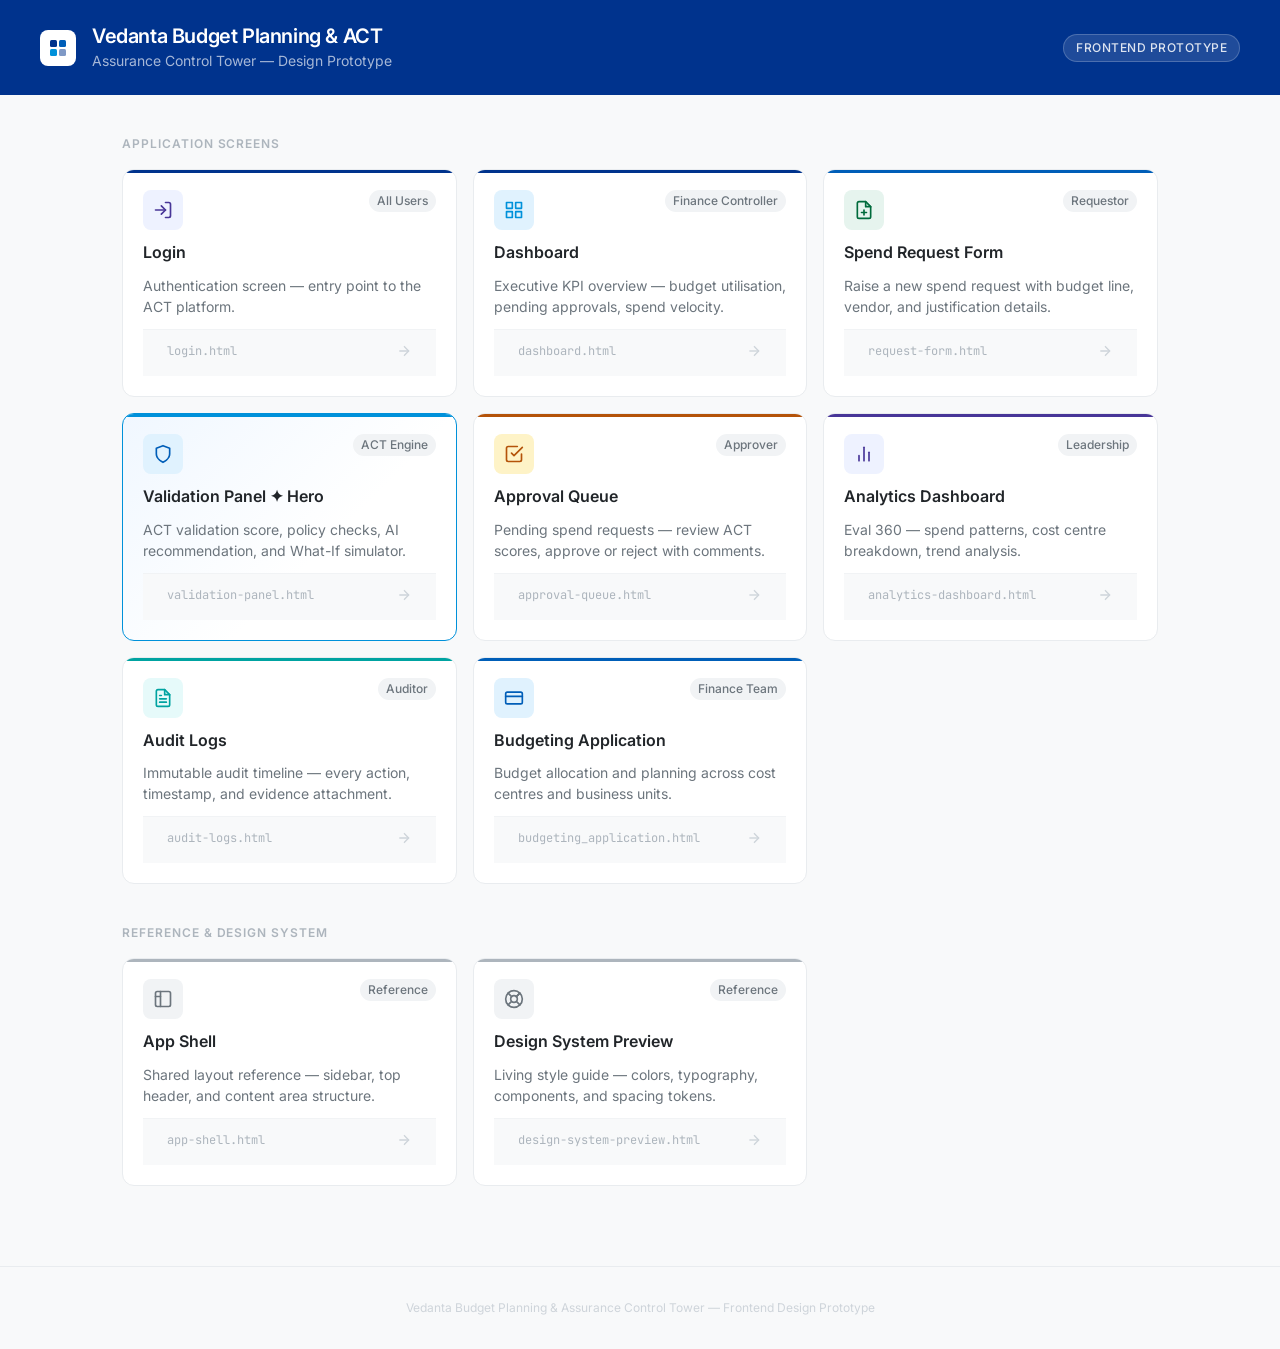
==== index.html @ 99ab1dba "Added vercel changes" ====
<!DOCTYPE html>
<html lang="en">
<head>
  <meta charset="UTF-8" />
  <meta name="viewport" content="width=device-width, initial-scale=1.0" />
  <title>Vedanta Budget Planning & ACT — Screen Index</title>
  <link rel="preconnect" href="https://fonts.googleapis.com" />
  <link rel="preconnect" href="https://fonts.gstatic.com" crossorigin />
  <link href="https://fonts.googleapis.com/css2?family=Inter:wght@300;400;500;600;700&family=JetBrains+Mono:wght@400;500&display=swap" rel="stylesheet" />
  <link rel="stylesheet" href="assets/css/design-system.css" />
  <style>
    *, *::before, *::after { box-sizing: border-box; margin: 0; padding: 0; }

    body {
      font-family: var(--font-primary);
      background: var(--color-gray-50);
      color: var(--color-gray-900);
      min-height: 100vh;
    }

    /* ── Header ── */
    .site-header {
      background: var(--color-kpmg-blue);
      padding: var(--space-6) var(--space-10);
      display: flex;
      align-items: center;
      gap: var(--space-4);
    }

    .header-logo {
      width: 36px;
      height: 36px;
      background: var(--color-white);
      border-radius: var(--radius-md);
      display: flex;
      align-items: center;
      justify-content: center;
      flex-shrink: 0;
    }

    .header-logo svg { display: block; }

    .header-text h1 {
      font-size: var(--text-xl);
      font-weight: var(--font-semibold);
      color: var(--color-white);
      line-height: 1.2;
    }

    .header-text p {
      font-size: var(--text-sm);
      color: rgba(255,255,255,0.65);
      margin-top: 2px;
    }

    .header-badge {
      margin-left: auto;
      background: rgba(255,255,255,0.12);
      border: 1px solid rgba(255,255,255,0.2);
      color: rgba(255,255,255,0.85);
      font-size: var(--text-xs);
      font-weight: var(--font-medium);
      padding: var(--space-1) var(--space-3);
      border-radius: var(--radius-full);
      letter-spacing: 0.04em;
      text-transform: uppercase;
    }

    /* ── Main content ── */
    .main {
      max-width: 1100px;
      margin: 0 auto;
      padding: var(--space-10) var(--space-8);
    }

    .section-label {
      font-size: var(--text-xs);
      font-weight: var(--font-semibold);
      letter-spacing: 0.08em;
      text-transform: uppercase;
      color: var(--color-gray-500);
      margin-bottom: var(--space-4);
    }

    /* ── Screen grid ── */
    .screen-grid {
      display: grid;
      grid-template-columns: repeat(auto-fill, minmax(300px, 1fr));
      gap: var(--space-4);
      margin-bottom: var(--space-10);
    }

    .screen-card {
      background: var(--color-white);
      border: 1px solid var(--color-gray-200);
      border-radius: var(--radius-lg);
      padding: var(--space-5);
      text-decoration: none;
      color: inherit;
      display: flex;
      flex-direction: column;
      gap: var(--space-3);
      transition: box-shadow 0.15s ease, transform 0.15s ease, border-color 0.15s ease;
      position: relative;
      overflow: hidden;
    }

    .screen-card::before {
      content: '';
      position: absolute;
      top: 0; left: 0; right: 0;
      height: 3px;
      border-radius: var(--radius-lg) var(--radius-lg) 0 0;
      background: var(--card-accent, var(--color-kpmg-blue));
    }

    .screen-card:hover {
      box-shadow: var(--shadow-md);
      transform: translateY(-2px);
      border-color: var(--color-gray-300);
    }

    .card-top {
      display: flex;
      align-items: flex-start;
      justify-content: space-between;
      gap: var(--space-3);
    }

    .card-icon {
      width: 40px;
      height: 40px;
      border-radius: var(--radius-md);
      background: var(--icon-bg, var(--color-info-bg));
      display: flex;
      align-items: center;
      justify-content: center;
      flex-shrink: 0;
    }

    .card-icon svg { color: var(--icon-color, var(--color-light-blue)); }

    .card-persona {
      font-size: var(--text-xs);
      font-weight: var(--font-medium);
      padding: 2px var(--space-2);
      border-radius: var(--radius-full);
      background: var(--color-gray-100);
      color: var(--color-gray-600);
      white-space: nowrap;
    }

    .card-title {
      font-size: var(--text-base);
      font-weight: var(--font-semibold);
      color: var(--color-gray-900);
      line-height: 1.3;
    }

    .card-desc {
      font-size: var(--text-sm);
      color: var(--color-gray-600);
      line-height: 1.5;
    }

    .card-footer {
      margin-top: auto;
      padding-top: var(--space-3);
      border-top: 1px solid var(--color-gray-100);
      display: flex;
      align-items: center;
      justify-content: space-between;
    }

    .card-filename {
      font-family: var(--font-mono);
      font-size: var(--text-xs);
      color: var(--color-gray-500);
    }

    .card-arrow {
      color: var(--color-gray-400);
      transition: color 0.15s, transform 0.15s;
    }

    .screen-card:hover .card-arrow {
      color: var(--color-medium-blue);
      transform: translateX(3px);
    }

    /* Hero card */
    .screen-card.hero {
      border-color: var(--color-light-blue);
      background: linear-gradient(135deg, #f0f7ff 0%, var(--color-white) 60%);
    }

    /* ── Footer ── */
    .site-footer {
      text-align: center;
      padding: var(--space-8);
      font-size: var(--text-xs);
      color: var(--color-gray-400);
      border-top: 1px solid var(--color-gray-200);
    }
  </style>
</head>
<body>

  <header class="site-header">
    <div class="header-logo">
      <svg width="20" height="20" viewBox="0 0 20 20" fill="none" xmlns="http://www.w3.org/2000/svg">
        <rect x="2" y="2" width="7" height="7" rx="1.5" fill="#00338D"/>
        <rect x="11" y="2" width="7" height="7" rx="1.5" fill="#005EB8"/>
        <rect x="2" y="11" width="7" height="7" rx="1.5" fill="#0091DA"/>
        <rect x="11" y="11" width="7" height="7" rx="1.5" fill="#00338D" opacity="0.5"/>
      </svg>
    </div>
    <div class="header-text">
      <h1>Vedanta Budget Planning &amp; ACT</h1>
      <p>Assurance Control Tower — Design Prototype</p>
    </div>
    <span class="header-badge">Frontend Prototype</span>
  </header>

  <main class="main">

    <!-- Primary Screens -->
    <p class="section-label">Application Screens</p>
    <div class="screen-grid">

      <a href="screens/login.html" class="screen-card" style="--card-accent:#00338D; --icon-bg:#EEF2FF; --icon-color:#483698;">
        <div class="card-top">
          <div class="card-icon">
            <svg width="20" height="20" viewBox="0 0 24 24" fill="none" stroke="currentColor" stroke-width="2" stroke-linecap="round" stroke-linejoin="round">
              <path d="M15 3h4a2 2 0 0 1 2 2v14a2 2 0 0 1-2 2h-4"/><polyline points="10 17 15 12 10 7"/><line x1="15" y1="12" x2="3" y2="12"/>
            </svg>
          </div>
          <span class="card-persona">All Users</span>
        </div>
        <div class="card-title">Login</div>
        <div class="card-desc">Authentication screen — entry point to the ACT platform.</div>
        <div class="card-footer">
          <span class="card-filename">login.html</span>
          <svg class="card-arrow" width="16" height="16" viewBox="0 0 24 24" fill="none" stroke="currentColor" stroke-width="2"><line x1="5" y1="12" x2="19" y2="12"/><polyline points="12 5 19 12 12 19"/></svg>
        </div>
      </a>

      <a href="screens/dashboard.html" class="screen-card" style="--card-accent:#00338D; --icon-bg:#E0F2FE; --icon-color:#0091DA;">
        <div class="card-top">
          <div class="card-icon">
            <svg width="20" height="20" viewBox="0 0 24 24" fill="none" stroke="currentColor" stroke-width="2" stroke-linecap="round" stroke-linejoin="round">
              <rect x="3" y="3" width="7" height="7"/><rect x="14" y="3" width="7" height="7"/><rect x="14" y="14" width="7" height="7"/><rect x="3" y="14" width="7" height="7"/>
            </svg>
          </div>
          <span class="card-persona">Finance Controller</span>
        </div>
        <div class="card-title">Dashboard</div>
        <div class="card-desc">Executive KPI overview — budget utilisation, pending approvals, spend velocity.</div>
        <div class="card-footer">
          <span class="card-filename">dashboard.html</span>
          <svg class="card-arrow" width="16" height="16" viewBox="0 0 24 24" fill="none" stroke="currentColor" stroke-width="2"><line x1="5" y1="12" x2="19" y2="12"/><polyline points="12 5 19 12 12 19"/></svg>
        </div>
      </a>

      <a href="screens/request-form.html" class="screen-card" style="--card-accent:#005EB8; --icon-bg:#E6F4EE; --icon-color:#006B3C;">
        <div class="card-top">
          <div class="card-icon">
            <svg width="20" height="20" viewBox="0 0 24 24" fill="none" stroke="currentColor" stroke-width="2" stroke-linecap="round" stroke-linejoin="round">
              <path d="M14 2H6a2 2 0 0 0-2 2v16a2 2 0 0 0 2 2h12a2 2 0 0 0 2-2V8z"/><polyline points="14 2 14 8 20 8"/><line x1="12" y1="18" x2="12" y2="12"/><line x1="9" y1="15" x2="15" y2="15"/>
            </svg>
          </div>
          <span class="card-persona">Requestor</span>
        </div>
        <div class="card-title">Spend Request Form</div>
        <div class="card-desc">Raise a new spend request with budget line, vendor, and justification details.</div>
        <div class="card-footer">
          <span class="card-filename">request-form.html</span>
          <svg class="card-arrow" width="16" height="16" viewBox="0 0 24 24" fill="none" stroke="currentColor" stroke-width="2"><line x1="5" y1="12" x2="19" y2="12"/><polyline points="12 5 19 12 12 19"/></svg>
        </div>
      </a>

      <a href="screens/validation-panel.html" class="screen-card hero" style="--card-accent:#0091DA; --icon-bg:#E0F2FE; --icon-color:#005EB8;">
        <div class="card-top">
          <div class="card-icon">
            <svg width="20" height="20" viewBox="0 0 24 24" fill="none" stroke="currentColor" stroke-width="2" stroke-linecap="round" stroke-linejoin="round">
              <path d="M12 22s8-4 8-10V5l-8-3-8 3v7c0 6 8 10 8 10z"/>
            </svg>
          </div>
          <span class="card-persona">ACT Engine</span>
        </div>
        <div class="card-title">Validation Panel ✦ Hero</div>
        <div class="card-desc">ACT validation score, policy checks, AI recommendation, and What-If simulator.</div>
        <div class="card-footer">
          <span class="card-filename">validation-panel.html</span>
          <svg class="card-arrow" width="16" height="16" viewBox="0 0 24 24" fill="none" stroke="currentColor" stroke-width="2"><line x1="5" y1="12" x2="19" y2="12"/><polyline points="12 5 19 12 12 19"/></svg>
        </div>
      </a>

      <a href="screens/approval-queue.html" class="screen-card" style="--card-accent:#B45309; --icon-bg:#FEF3C7; --icon-color:#B45309;">
        <div class="card-top">
          <div class="card-icon">
            <svg width="20" height="20" viewBox="0 0 24 24" fill="none" stroke="currentColor" stroke-width="2" stroke-linecap="round" stroke-linejoin="round">
              <polyline points="9 11 12 14 22 4"/><path d="M21 12v7a2 2 0 0 1-2 2H5a2 2 0 0 1-2-2V5a2 2 0 0 1 2-2h11"/>
            </svg>
          </div>
          <span class="card-persona">Approver</span>
        </div>
        <div class="card-title">Approval Queue</div>
        <div class="card-desc">Pending spend requests — review ACT scores, approve or reject with comments.</div>
        <div class="card-footer">
          <span class="card-filename">approval-queue.html</span>
          <svg class="card-arrow" width="16" height="16" viewBox="0 0 24 24" fill="none" stroke="currentColor" stroke-width="2"><line x1="5" y1="12" x2="19" y2="12"/><polyline points="12 5 19 12 12 19"/></svg>
        </div>
      </a>

      <a href="screens/analytics-dashboard.html" class="screen-card" style="--card-accent:#483698; --icon-bg:#EEF2FF; --icon-color:#483698;">
        <div class="card-top">
          <div class="card-icon">
            <svg width="20" height="20" viewBox="0 0 24 24" fill="none" stroke="currentColor" stroke-width="2" stroke-linecap="round" stroke-linejoin="round">
              <line x1="18" y1="20" x2="18" y2="10"/><line x1="12" y1="20" x2="12" y2="4"/><line x1="6" y1="20" x2="6" y2="14"/>
            </svg>
          </div>
          <span class="card-persona">Leadership</span>
        </div>
        <div class="card-title">Analytics Dashboard</div>
        <div class="card-desc">Eval 360 — spend patterns, cost centre breakdown, trend analysis.</div>
        <div class="card-footer">
          <span class="card-filename">analytics-dashboard.html</span>
          <svg class="card-arrow" width="16" height="16" viewBox="0 0 24 24" fill="none" stroke="currentColor" stroke-width="2"><line x1="5" y1="12" x2="19" y2="12"/><polyline points="12 5 19 12 12 19"/></svg>
        </div>
      </a>

      <a href="screens/audit-logs.html" class="screen-card" style="--card-accent:#00A3A1; --icon-bg:#E6FAFA; --icon-color:#00A3A1;">
        <div class="card-top">
          <div class="card-icon">
            <svg width="20" height="20" viewBox="0 0 24 24" fill="none" stroke="currentColor" stroke-width="2" stroke-linecap="round" stroke-linejoin="round">
              <path d="M14 2H6a2 2 0 0 0-2 2v16a2 2 0 0 0 2 2h12a2 2 0 0 0 2-2V8z"/><polyline points="14 2 14 8 20 8"/><line x1="16" y1="13" x2="8" y2="13"/><line x1="16" y1="17" x2="8" y2="17"/><polyline points="10 9 9 9 8 9"/>
            </svg>
          </div>
          <span class="card-persona">Auditor</span>
        </div>
        <div class="card-title">Audit Logs</div>
        <div class="card-desc">Immutable audit timeline — every action, timestamp, and evidence attachment.</div>
        <div class="card-footer">
          <span class="card-filename">audit-logs.html</span>
          <svg class="card-arrow" width="16" height="16" viewBox="0 0 24 24" fill="none" stroke="currentColor" stroke-width="2"><line x1="5" y1="12" x2="19" y2="12"/><polyline points="12 5 19 12 12 19"/></svg>
        </div>
      </a>

      <a href="screens/budgeting_application.html" class="screen-card" style="--card-accent:#005EB8; --icon-bg:#E0F2FE; --icon-color:#005EB8;">
        <div class="card-top">
          <div class="card-icon">
            <svg width="20" height="20" viewBox="0 0 24 24" fill="none" stroke="currentColor" stroke-width="2" stroke-linecap="round" stroke-linejoin="round">
              <rect x="2" y="5" width="20" height="14" rx="2"/><line x1="2" y1="10" x2="22" y2="10"/>
            </svg>
          </div>
          <span class="card-persona">Finance Team</span>
        </div>
        <div class="card-title">Budgeting Application</div>
        <div class="card-desc">Budget allocation and planning across cost centres and business units.</div>
        <div class="card-footer">
          <span class="card-filename">budgeting_application.html</span>
          <svg class="card-arrow" width="16" height="16" viewBox="0 0 24 24" fill="none" stroke="currentColor" stroke-width="2"><line x1="5" y1="12" x2="19" y2="12"/><polyline points="12 5 19 12 12 19"/></svg>
        </div>
      </a>

    </div>

    <!-- Reference Screens -->
    <p class="section-label">Reference &amp; Design System</p>
    <div class="screen-grid">

      <a href="screens/app-shell.html" class="screen-card" style="--card-accent:#ADB5BD; --icon-bg:#F1F3F5; --icon-color:#6C757D;">
        <div class="card-top">
          <div class="card-icon">
            <svg width="20" height="20" viewBox="0 0 24 24" fill="none" stroke="currentColor" stroke-width="2" stroke-linecap="round" stroke-linejoin="round">
              <rect x="3" y="3" width="18" height="18" rx="2"/><line x1="9" y1="3" x2="9" y2="21"/><line x1="3" y1="9" x2="9" y2="9"/>
            </svg>
          </div>
          <span class="card-persona">Reference</span>
        </div>
        <div class="card-title">App Shell</div>
        <div class="card-desc">Shared layout reference — sidebar, top header, and content area structure.</div>
        <div class="card-footer">
          <span class="card-filename">app-shell.html</span>
          <svg class="card-arrow" width="16" height="16" viewBox="0 0 24 24" fill="none" stroke="currentColor" stroke-width="2"><line x1="5" y1="12" x2="19" y2="12"/><polyline points="12 5 19 12 12 19"/></svg>
        </div>
      </a>

      <a href="screens/design-system-preview.html" class="screen-card" style="--card-accent:#ADB5BD; --icon-bg:#F1F3F5; --icon-color:#6C757D;">
        <div class="card-top">
          <div class="card-icon">
            <svg width="20" height="20" viewBox="0 0 24 24" fill="none" stroke="currentColor" stroke-width="2" stroke-linecap="round" stroke-linejoin="round">
              <circle cx="12" cy="12" r="10"/><circle cx="12" cy="12" r="4"/><line x1="4.93" y1="4.93" x2="9.17" y2="9.17"/><line x1="14.83" y1="14.83" x2="19.07" y2="19.07"/><line x1="14.83" y1="9.17" x2="19.07" y2="4.93"/><line x1="14.83" y1="9.17" x2="18.36" y2="5.64"/><line x1="4.93" y1="19.07" x2="9.17" y2="14.83"/>
            </svg>
          </div>
          <span class="card-persona">Reference</span>
        </div>
        <div class="card-title">Design System Preview</div>
        <div class="card-desc">Living style guide — colors, typography, components, and spacing tokens.</div>
        <div class="card-footer">
          <span class="card-filename">design-system-preview.html</span>
          <svg class="card-arrow" width="16" height="16" viewBox="0 0 24 24" fill="none" stroke="currentColor" stroke-width="2"><line x1="5" y1="12" x2="19" y2="12"/><polyline points="12 5 19 12 12 19"/></svg>
        </div>
      </a>

    </div>

  </main>

  <footer class="site-footer">
    Vedanta Budget Planning &amp; Assurance Control Tower &mdash; Frontend Design Prototype
  </footer>

</body>
</html>
---- assets/css/design-system.css ----
/* ============================================================
   VEDANTA BUDGET PLANNING & ACT — Design System
   KPMG Brand Guidelines Compliant
   ============================================================ */

/* ── Custom Properties ── */
:root {
  /* Brand Colors */
  --color-kpmg-blue:       #00338D;
  --color-medium-blue:     #005EB8;
  --color-light-blue:      #0091DA;
  --color-violet:          #483698;
  --color-purple:          #470A68;
  --color-light-purple:    #6D2077;
  --color-teal:            #00A3A1;

  /* Semantic Status Colors */
  --color-success:         #006B3C;
  --color-success-bg:      #E6F4EE;
  --color-success-border:  #00A651;
  --color-warning:         #B45309;
  --color-warning-bg:      #FEF3C7;
  --color-warning-border:  #F59E0B;
  --color-danger:          #C0122C;
  --color-danger-bg:       #FEE2E2;
  --color-danger-border:   #EF4444;
  --color-info:            #0091DA;
  --color-info-bg:         #E0F2FE;
  --color-info-border:     #38BDF8;

  /* Neutral Palette */
  --color-white:           #FFFFFF;
  --color-gray-50:         #F8F9FA;
  --color-gray-100:        #F1F3F5;
  --color-gray-200:        #E9ECEF;
  --color-gray-300:        #DEE2E6;
  --color-gray-400:        #CED4DA;
  --color-gray-500:        #ADB5BD;
  --color-gray-600:        #6C757D;
  --color-gray-700:        #495057;
  --color-gray-800:        #343A40;
  --color-gray-900:        #212529;

  /* Typography */
  --font-primary:          'Inter', 'Arial', sans-serif;
  --font-mono:             'JetBrains Mono', 'Courier New', monospace;

  --text-xs:               0.75rem;    /* 12px */
  --text-sm:               0.875rem;   /* 14px */
  --text-base:             1rem;       /* 16px */
  --text-lg:               1.125rem;   /* 18px */
  --text-xl:               1.25rem;    /* 20px */
  --text-2xl:              1.5rem;     /* 24px */
  --text-3xl:              1.875rem;   /* 30px */
  --text-4xl:              2.25rem;    /* 36px */

  --font-light:            300;
  --font-regular:          400;
  --font-medium:           500;
  --font-semibold:         600;
  --font-bold:             700;

  /* Spacing Scale (4px base) */
  --space-1:               0.25rem;    /* 4px */
  --space-2:               0.5rem;     /* 8px */
  --space-3:               0.75rem;    /* 12px */
  --space-4:               1rem;       /* 16px */
  --space-5:               1.25rem;    /* 20px */
  --space-6:               1.5rem;     /* 24px */
  --space-8:               2rem;       /* 32px */
  --space-10:              2.5rem;     /* 40px */
  --space-12:              3rem;       /* 48px */
  --space-16:              4rem;       /* 64px */

  /* Border Radius */
  --radius-sm:             4px;
  --radius-md:             8px;
  --radius-lg:             12px;
  --radius-xl:             16px;
  --radius-full:           9999px;

  /* Shadows */
  --shadow-xs:             0 1px 2px rgba(0, 0, 0, 0.06);
  --shadow-sm:             0 1px 3px rgba(0, 0, 0, 0.08), 0 1px 2px rgba(0, 0, 0, 0.05);
  --shadow-md:             0 4px 6px rgba(0, 0, 0, 0.07), 0 2px 4px rgba(0, 0, 0, 0.05);
  --shadow-lg:             0 10px 15px rgba(0, 0, 0, 0.08), 0 4px 6px rgba(0, 0, 0, 0.05);
  --shadow-xl:             0 20px 25px rgba(0, 0, 0, 0.10), 0 8px 10px rgba(0, 0, 0, 0.05);

  /* Layout */
  --sidebar-width:         240px;
  --sidebar-collapsed:     64px;
  --header-height:         60px;
  --content-max-width:     1400px;

  /* Transitions */
  --transition-fast:       150ms ease;
  --transition-base:       200ms ease;
  --transition-slow:       300ms ease;
}

/* ── Reset & Base ── */
*, *::before, *::after {
  box-sizing: border-box;
  margin: 0;
  padding: 0;
}

html {
  font-size: 16px;
  -webkit-text-size-adjust: 100%;
}

body {
  font-family: var(--font-primary);
  font-size: var(--text-base);
  font-weight: var(--font-regular);
  line-height: 1.5;
  color: var(--color-gray-900);
  background-color: var(--color-gray-50);
  -webkit-font-smoothing: antialiased;
  -moz-osx-font-smoothing: grayscale;
}

/* ── Typography ── */
h1, h2, h3, h4, h5, h6 {
  font-family: var(--font-primary);
  font-weight: var(--font-bold);
  line-height: 1.25;
  color: var(--color-gray-900);
}

h1 { font-size: var(--text-4xl); letter-spacing: -0.02em; }
h2 { font-size: var(--text-3xl); letter-spacing: -0.015em; }
h3 { font-size: var(--text-2xl); letter-spacing: -0.01em; }
h4 { font-size: var(--text-xl); }
h5 { font-size: var(--text-lg); }
h6 { font-size: var(--text-base); }

.text-display {
  font-size: var(--text-4xl);
  font-weight: var(--font-bold);
  letter-spacing: -0.02em;
  color: var(--color-kpmg-blue);
}

.text-headline {
  font-size: var(--text-2xl);
  font-weight: var(--font-semibold);
  color: var(--color-kpmg-blue);
}

.text-subheading {
  font-size: var(--text-lg);
  font-weight: var(--font-medium);
  color: var(--color-gray-700);
}

.text-body { font-size: var(--text-base); color: var(--color-gray-700); }
.text-sm   { font-size: var(--text-sm);   color: var(--color-gray-600); }
.text-xs   { font-size: var(--text-xs);   color: var(--color-gray-500); }
.text-caption { font-size: var(--text-xs); font-weight: var(--font-medium); text-transform: uppercase; letter-spacing: 0.06em; color: var(--color-gray-500); }

/* Financial / Numeric Typography */
.text-number {
  font-family: var(--font-mono);
  font-size: var(--text-base);
  font-weight: var(--font-medium);
  font-variant-numeric: tabular-nums;
  color: var(--color-gray-900);
}

.text-number-lg {
  font-family: var(--font-mono);
  font-size: var(--text-2xl);
  font-weight: var(--font-bold);
  font-variant-numeric: tabular-nums;
  color: var(--color-gray-900);
}

.text-number-xl {
  font-family: var(--font-mono);
  font-size: var(--text-3xl);
  font-weight: var(--font-bold);
  font-variant-numeric: tabular-nums;
  color: var(--color-kpmg-blue);
}

.amount-positive { color: var(--color-success); }
.amount-negative { color: var(--color-danger); }
.amount-warning  { color: var(--color-warning); }

/* ── Status Badges ── */
.badge {
  display: inline-flex;
  align-items: center;
  gap: var(--space-1);
  padding: 2px var(--space-2);
  border-radius: var(--radius-full);
  font-size: var(--text-xs);
  font-weight: var(--font-semibold);
  letter-spacing: 0.03em;
  text-transform: uppercase;
  white-space: nowrap;
  border: 1px solid transparent;
}

.badge-dot {
  width: 6px;
  height: 6px;
  border-radius: 50%;
  flex-shrink: 0;
}

.badge-approved {
  background-color: var(--color-success-bg);
  color: var(--color-success);
  border-color: var(--color-success-border);
}
.badge-approved .badge-dot { background-color: var(--color-success); }

.badge-pending {
  background-color: var(--color-warning-bg);
  color: var(--color-warning);
  border-color: var(--color-warning-border);
}
.badge-pending .badge-dot { background-color: var(--color-warning); }

.badge-rejected {
  background-color: var(--color-danger-bg);
  color: var(--color-danger);
  border-color: var(--color-danger-border);
}
.badge-rejected .badge-dot { background-color: var(--color-danger); }

.badge-at-risk {
  background-color: #FFF7ED;
  color: #C2410C;
  border-color: #FB923C;
}
.badge-at-risk .badge-dot { background-color: #C2410C; }

.badge-violation {
  background-color: #FDF4FF;
  color: var(--color-light-purple);
  border-color: var(--color-light-purple);
}
.badge-violation .badge-dot { background-color: var(--color-light-purple); }

.badge-info {
  background-color: var(--color-info-bg);
  color: var(--color-medium-blue);
  border-color: var(--color-info-border);
}

.badge-neutral {
  background-color: var(--color-gray-100);
  color: var(--color-gray-600);
  border-color: var(--color-gray-300);
}

/* Risk Level Badges (larger) */
.risk-badge {
  display: inline-flex;
  align-items: center;
  gap: var(--space-2);
  padding: var(--space-1) var(--space-3);
  border-radius: var(--radius-md);
  font-size: var(--text-sm);
  font-weight: var(--font-semibold);
}

.risk-low      { background: var(--color-success-bg); color: var(--color-success); }
.risk-medium   { background: var(--color-warning-bg); color: var(--color-warning); }
.risk-high     { background: var(--color-danger-bg);  color: var(--color-danger); }
.risk-critical { background: #1a0010; color: #FF6B8A; }

/* ── Card Components ── */
.card {
  background: var(--color-white);
  border: 1px solid var(--color-gray-200);
  border-radius: var(--radius-lg);
  box-shadow: var(--shadow-sm);
  overflow: hidden;
}

.card-header {
  padding: var(--space-4) var(--space-6);
  border-bottom: 1px solid var(--color-gray-200);
  display: flex;
  align-items: center;
  justify-content: space-between;
  background: var(--color-white);
}

.card-header-title {
  font-size: var(--text-base);
  font-weight: var(--font-semibold);
  color: var(--color-gray-900);
}

.card-body {
  padding: var(--space-6);
}

.card-footer {
  padding: var(--space-4) var(--space-6);
  border-top: 1px solid var(--color-gray-200);
  background: var(--color-gray-50);
  display: flex;
  align-items: center;
  justify-content: flex-end;
  gap: var(--space-3);
}

/* KPI Card */
.card-kpi {
  background: var(--color-white);
  border: 1px solid var(--color-gray-200);
  border-radius: var(--radius-lg);
  padding: var(--space-6);
  box-shadow: var(--shadow-sm);
  position: relative;
  overflow: hidden;
  transition: box-shadow var(--transition-base), transform var(--transition-base);
}

.card-kpi:hover {
  box-shadow: var(--shadow-md);
  transform: translateY(-1px);
  cursor: pointer;
}

.card-kpi::before {
  content: '';
  position: absolute;
  top: 0;
  left: 0;
  width: 4px;
  height: 100%;
  background: var(--color-kpmg-blue);
}

.card-kpi.kpi-success::before { background: var(--color-success-border); }
.card-kpi.kpi-warning::before { background: var(--color-warning-border); }
.card-kpi.kpi-danger::before  { background: var(--color-danger-border); }
.card-kpi.kpi-info::before    { background: var(--color-light-blue); }

.card-kpi-label {
  font-size: var(--text-xs);
  font-weight: var(--font-semibold);
  text-transform: uppercase;
  letter-spacing: 0.06em;
  color: var(--color-gray-500);
  margin-bottom: var(--space-2);
}

.card-kpi-value {
  font-family: var(--font-mono);
  font-size: var(--text-2xl);
  font-weight: var(--font-bold);
  color: var(--color-gray-900);
  font-variant-numeric: tabular-nums;
  line-height: 1.2;
  margin-bottom: var(--space-2);
}

.card-kpi-delta {
  font-size: var(--text-xs);
  font-weight: var(--font-medium);
  display: flex;
  align-items: center;
  gap: var(--space-1);
}

.card-kpi-icon {
  position: absolute;
  top: var(--space-4);
  right: var(--space-5);
  width: 40px;
  height: 40px;
  border-radius: var(--radius-md);
  display: flex;
  align-items: center;
  justify-content: center;
  font-size: 18px;
  background: var(--color-gray-100);
}

/* ── Data Table ── */
.table-container {
  width: 100%;
  overflow-x: auto;
  border-radius: var(--radius-lg);
  border: 1px solid var(--color-gray-200);
  box-shadow: var(--shadow-sm);
}

.data-table {
  width: 100%;
  border-collapse: collapse;
  background: var(--color-white);
  font-size: var(--text-sm);
}

.data-table thead {
  background: var(--color-gray-50);
  border-bottom: 2px solid var(--color-gray-200);
}

.data-table thead th {
  padding: var(--space-3) var(--space-4);
  text-align: left;
  font-size: var(--text-xs);
  font-weight: var(--font-semibold);
  text-transform: uppercase;
  letter-spacing: 0.06em;
  color: var(--color-gray-600);
  white-space: nowrap;
  user-select: none;
}

.data-table thead th.sortable {
  cursor: pointer;
}

.data-table thead th.sortable:hover {
  color: var(--color-kpmg-blue);
  background: var(--color-gray-100);
}

.data-table thead th .sort-icon {
  display: inline-block;
  margin-left: var(--space-1);
  opacity: 0.4;
}

.data-table thead th.sort-asc .sort-icon,
.data-table thead th.sort-desc .sort-icon {
  opacity: 1;
  color: var(--color-kpmg-blue);
}

.data-table tbody tr {
  border-bottom: 1px solid var(--color-gray-100);
  transition: background var(--transition-fast);
}

.data-table tbody tr:last-child {
  border-bottom: none;
}

.data-table tbody tr:hover {
  background: #EFF6FF;
}

.data-table tbody tr.row-clickable {
  cursor: pointer;
}

.data-table tbody tr.row-flagged {
  background: #FFF5F5;
}

.data-table tbody tr.row-flagged:hover {
  background: #FEE2E2;
}

.data-table tbody td {
  padding: var(--space-3) var(--space-4);
  color: var(--color-gray-800);
  vertical-align: middle;
}

.data-table td.td-number {
  font-family: var(--font-mono);
  font-variant-numeric: tabular-nums;
  text-align: right;
}

.data-table td.td-amount {
  font-family: var(--font-mono);
  font-variant-numeric: tabular-nums;
  font-weight: var(--font-semibold);
  text-align: right;
}

/* ── Buttons ── */
.btn {
  display: inline-flex;
  align-items: center;
  justify-content: center;
  gap: var(--space-2);
  padding: var(--space-2) var(--space-4);
  border-radius: var(--radius-md);
  font-size: var(--text-sm);
  font-weight: var(--font-semibold);
  font-family: var(--font-primary);
  line-height: 1.5;
  cursor: pointer;
  border: 1px solid transparent;
  transition: all var(--transition-base);
  white-space: nowrap;
  text-decoration: none;
  outline: none;
}

.btn:focus-visible {
  outline: 2px solid var(--color-light-blue);
  outline-offset: 2px;
}

.btn:disabled {
  opacity: 0.5;
  cursor: not-allowed;
  pointer-events: none;
}

.btn-sm {
  padding: var(--space-1) var(--space-3);
  font-size: var(--text-xs);
}

.btn-lg {
  padding: var(--space-3) var(--space-6);
  font-size: var(--text-base);
}

.btn-primary {
  background: var(--color-kpmg-blue);
  color: var(--color-white);
  border-color: var(--color-kpmg-blue);
}
.btn-primary:hover {
  background: var(--color-medium-blue);
  border-color: var(--color-medium-blue);
  box-shadow: var(--shadow-md);
}

.btn-secondary {
  background: var(--color-white);
  color: var(--color-kpmg-blue);
  border-color: var(--color-gray-300);
}
.btn-secondary:hover {
  background: var(--color-gray-50);
  border-color: var(--color-medium-blue);
  color: var(--color-medium-blue);
}

.btn-approve {
  background: var(--color-success);
  color: var(--color-white);
  border-color: var(--color-success);
}
.btn-approve:hover {
  background: #005530;
  box-shadow: var(--shadow-md);
}

.btn-reject {
  background: var(--color-danger);
  color: var(--color-white);
  border-color: var(--color-danger);
}
.btn-reject:hover {
  background: #9B0E23;
  box-shadow: var(--shadow-md);
}

.btn-escalate {
  background: var(--color-warning-bg);
  color: var(--color-warning);
  border-color: var(--color-warning-border);
}
.btn-escalate:hover {
  background: #FDE68A;
  box-shadow: var(--shadow-sm);
}

.btn-whatif {
  background: var(--color-info-bg);
  color: var(--color-medium-blue);
  border-color: var(--color-info-border);
}
.btn-whatif:hover {
  background: #BAE6FD;
  box-shadow: var(--shadow-sm);
}

.btn-ghost {
  background: transparent;
  color: var(--color-gray-600);
  border-color: transparent;
}
.btn-ghost:hover {
  background: var(--color-gray-100);
  color: var(--color-gray-900);
}

.btn-icon {
  width: 32px;
  height: 32px;
  padding: 0;
  border-radius: var(--radius-md);
}

/* ── Sidebar Navigation ── */
.sidebar {
  width: var(--sidebar-width);
  height: 100vh;
  background: var(--color-kpmg-blue);
  display: flex;
  flex-direction: column;
  position: fixed;
  left: 0;
  top: 0;
  z-index: 100;
  transition: width var(--transition-slow);
  overflow: hidden;
}

.sidebar.collapsed {
  width: var(--sidebar-collapsed);
}

.sidebar-logo {
  padding: var(--space-5) var(--space-6);
  border-bottom: 1px solid rgba(255, 255, 255, 0.12);
  display: flex;
  align-items: center;
  gap: var(--space-3);
  min-height: var(--header-height);
}

.sidebar-logo-mark {
  font-size: var(--text-xl);
  font-weight: var(--font-bold);
  color: var(--color-white);
  background: rgba(255, 255, 255, 0.15);
  width: 32px;
  height: 32px;
  border-radius: var(--radius-sm);
  display: flex;
  align-items: center;
  justify-content: center;
  flex-shrink: 0;
  letter-spacing: -0.05em;
  font-size: var(--text-sm);
}

.sidebar-logo-text {
  display: flex;
  flex-direction: column;
  overflow: hidden;
  white-space: nowrap;
}

.sidebar-logo-brand {
  font-size: var(--text-base);
  font-weight: var(--font-bold);
  color: var(--color-white);
  line-height: 1.2;
}

.sidebar-logo-product {
  font-size: var(--text-xs);
  color: rgba(255, 255, 255, 0.65);
  line-height: 1.3;
}

.sidebar-nav {
  flex: 1;
  overflow-y: auto;
  padding: var(--space-3) 0;
}

.sidebar-nav::-webkit-scrollbar { width: 4px; }
.sidebar-nav::-webkit-scrollbar-thumb { background: rgba(255,255,255,0.2); border-radius: 2px; }

.sidebar-section-label {
  padding: var(--space-4) var(--space-6) var(--space-2);
  font-size: 10px;
  font-weight: var(--font-semibold);
  text-transform: uppercase;
  letter-spacing: 0.1em;
  color: rgba(255, 255, 255, 0.45);
  white-space: nowrap;
}

.collapsed .sidebar-section-label { opacity: 0; }

.nav-item {
  display: flex;
  align-items: center;
  gap: var(--space-3);
  padding: var(--space-3) var(--space-6);
  color: rgba(255, 255, 255, 0.75);
  text-decoration: none;
  font-size: var(--text-sm);
  font-weight: var(--font-medium);
  transition: all var(--transition-fast);
  white-space: nowrap;
  position: relative;
  cursor: pointer;
  border: none;
  background: transparent;
  width: 100%;
  text-align: left;
}

.nav-item:hover {
  background: rgba(255, 255, 255, 0.08);
  color: var(--color-white);
}

.nav-item.active {
  background: rgba(255, 255, 255, 0.15);
  color: var(--color-white);
  font-weight: var(--font-semibold);
}

.nav-item.active::before {
  content: '';
  position: absolute;
  left: 0;
  top: 0;
  bottom: 0;
  width: 3px;
  background: var(--color-light-blue);
  border-radius: 0 2px 2px 0;
}

.nav-item-icon {
  width: 18px;
  height: 18px;
  flex-shrink: 0;
  display: flex;
  align-items: center;
  justify-content: center;
  font-size: 16px;
}

.nav-item-text {
  overflow: hidden;
  text-overflow: ellipsis;
  transition: opacity var(--transition-slow);
}

.collapsed .nav-item-text { opacity: 0; width: 0; }

.nav-item-badge {
  margin-left: auto;
  background: var(--color-danger);
  color: white;
  font-size: 10px;
  font-weight: var(--font-bold);
  padding: 1px 6px;
  border-radius: var(--radius-full);
  min-width: 18px;
  text-align: center;
}

.collapsed .nav-item-badge { display: none; }

.sidebar-footer {
  padding: var(--space-4) var(--space-6);
  border-top: 1px solid rgba(255, 255, 255, 0.12);
}

/* ── Top Header Bar ── */
.header {
  height: var(--header-height);
  background: var(--color-white);
  border-bottom: 1px solid var(--color-gray-200);
  display: flex;
  align-items: center;
  padding: 0 var(--space-6);
  gap: var(--space-4);
  position: fixed;
  top: 0;
  right: 0;
  left: var(--sidebar-width);
  z-index: 90;
  box-shadow: var(--shadow-xs);
  transition: left var(--transition-slow);
}

.header.sidebar-collapsed-offset {
  left: var(--sidebar-collapsed);
}

.header-breadcrumb {
  display: flex;
  align-items: center;
  gap: var(--space-2);
  font-size: var(--text-sm);
  color: var(--color-gray-600);
  flex: 1;
}

.header-breadcrumb-separator {
  color: var(--color-gray-400);
}

.header-breadcrumb-current {
  font-weight: var(--font-semibold);
  color: var(--color-gray-900);
}

.header-search {
  position: relative;
  width: 280px;
}

.header-search input {
  width: 100%;
  padding: var(--space-2) var(--space-4) var(--space-2) 36px;
  border: 1px solid var(--color-gray-300);
  border-radius: var(--radius-full);
  font-size: var(--text-sm);
  background: var(--color-gray-50);
  color: var(--color-gray-900);
  transition: all var(--transition-base);
}

.header-search input:focus {
  outline: none;
  border-color: var(--color-light-blue);
  background: var(--color-white);
  box-shadow: 0 0 0 3px rgba(0, 145, 218, 0.12);
}

.header-search-icon {
  position: absolute;
  left: 12px;
  top: 50%;
  transform: translateY(-50%);
  color: var(--color-gray-400);
  font-size: 14px;
}

.header-actions {
  display: flex;
  align-items: center;
  gap: var(--space-2);
}

.header-icon-btn {
  width: 36px;
  height: 36px;
  border-radius: var(--radius-md);
  display: flex;
  align-items: center;
  justify-content: center;
  color: var(--color-gray-600);
  background: transparent;
  border: none;
  cursor: pointer;
  position: relative;
  font-size: 18px;
  transition: background var(--transition-fast);
}

.header-icon-btn:hover {
  background: var(--color-gray-100);
  color: var(--color-gray-900);
}

.notif-badge {
  position: absolute;
  top: 4px;
  right: 4px;
  width: 16px;
  height: 16px;
  background: var(--color-danger);
  color: white;
  font-size: 9px;
  font-weight: var(--font-bold);
  border-radius: 50%;
  display: flex;
  align-items: center;
  justify-content: center;
  border: 2px solid white;
}

.user-avatar {
  width: 36px;
  height: 36px;
  border-radius: var(--radius-full);
  background: var(--color-kpmg-blue);
  color: white;
  display: flex;
  align-items: center;
  justify-content: center;
  font-size: var(--text-sm);
  font-weight: var(--font-bold);
  cursor: pointer;
  flex-shrink: 0;
}

.user-info {
  display: flex;
  flex-direction: column;
  cursor: pointer;
}

.user-info-name {
  font-size: var(--text-sm);
  font-weight: var(--font-semibold);
  color: var(--color-gray-900);
  line-height: 1.2;
}

.user-info-role {
  font-size: var(--text-xs);
  color: var(--color-gray-500);
}

/* ── App Shell Layout ── */
.app-shell {
  display: flex;
  min-height: 100vh;
}

.main-content {
  margin-left: var(--sidebar-width);
  margin-top: var(--header-height);
  flex: 1;
  min-width: 0;
  transition: margin-left var(--transition-slow);
}

.main-content.sidebar-collapsed-offset {
  margin-left: var(--sidebar-collapsed);
}

.content-area {
  padding: var(--space-6);
  max-width: var(--content-max-width);
}

.page-header {
  margin-bottom: var(--space-6);
}

.page-title {
  font-size: var(--text-2xl);
  font-weight: var(--font-bold);
  color: var(--color-gray-900);
  line-height: 1.2;
}

.page-subtitle {
  font-size: var(--text-sm);
  color: var(--color-gray-500);
  margin-top: var(--space-1);
}

/* ── Grid Utilities ── */
.grid { display: grid; gap: var(--space-4); }
.grid-2 { grid-template-columns: repeat(2, 1fr); }
.grid-3 { grid-template-columns: repeat(3, 1fr); }
.grid-4 { grid-template-columns: repeat(4, 1fr); }
.grid-5 { grid-template-columns: repeat(5, 1fr); }

.flex        { display: flex; }
.flex-col    { flex-direction: column; }
.flex-wrap   { flex-wrap: wrap; }
.items-center { align-items: center; }
.items-start  { align-items: flex-start; }
.justify-between { justify-content: space-between; }
.justify-end     { justify-content: flex-end; }
.gap-2 { gap: var(--space-2); }
.gap-3 { gap: var(--space-3); }
.gap-4 { gap: var(--space-4); }
.gap-6 { gap: var(--space-6); }
.flex-1 { flex: 1; }
.min-w-0 { min-width: 0; }

/* ── Form Elements ── */
.form-group {
  display: flex;
  flex-direction: column;
  gap: var(--space-2);
}

.form-label {
  font-size: var(--text-sm);
  font-weight: var(--font-semibold);
  color: var(--color-gray-700);
}

.form-label-required::after {
  content: ' *';
  color: var(--color-danger);
}

.form-hint {
  font-size: var(--text-xs);
  color: var(--color-gray-500);
}

.form-control {
  width: 100%;
  padding: var(--space-2) var(--space-3);
  border: 1px solid var(--color-gray-300);
  border-radius: var(--radius-md);
  font-size: var(--text-sm);
  font-family: var(--font-primary);
  color: var(--color-gray-900);
  background: var(--color-white);
  transition: border-color var(--transition-base), box-shadow var(--transition-base);
  line-height: 1.5;
}

.form-control:focus {
  outline: none;
  border-color: var(--color-medium-blue);
  box-shadow: 0 0 0 3px rgba(0, 94, 184, 0.12);
}

.form-control:hover:not(:focus) {
  border-color: var(--color-gray-400);
}

.form-control.error {
  border-color: var(--color-danger);
  box-shadow: 0 0 0 3px rgba(192, 18, 44, 0.1);
}

.form-control.success {
  border-color: var(--color-success-border);
}

select.form-control {
  appearance: none;
  background-image: url("data:image/svg+xml,%3Csvg xmlns='http://www.w3.org/2000/svg' width='16' height='16' viewBox='0 0 24 24' fill='none' stroke='%236C757D' stroke-width='2'%3E%3Cpolyline points='6 9 12 15 18 9'%3E%3C/polyline%3E%3C/svg%3E");
  background-repeat: no-repeat;
  background-position: right 10px center;
  padding-right: 36px;
  cursor: pointer;
}

textarea.form-control {
  resize: vertical;
  min-height: 100px;
}

.input-group {
  display: flex;
  align-items: stretch;
}

.input-group-prefix {
  display: flex;
  align-items: center;
  padding: 0 var(--space-3);
  background: var(--color-gray-100);
  border: 1px solid var(--color-gray-300);
  border-right: none;
  border-radius: var(--radius-md) 0 0 var(--radius-md);
  font-size: var(--text-sm);
  font-weight: var(--font-semibold);
  color: var(--color-gray-600);
  white-space: nowrap;
}

.input-group .form-control {
  border-radius: 0 var(--radius-md) var(--radius-md) 0;
}

.form-error {
  font-size: var(--text-xs);
  color: var(--color-danger);
  display: flex;
  align-items: center;
  gap: var(--space-1);
}

/* File Upload Drop Zone */
.file-dropzone {
  border: 2px dashed var(--color-gray-300);
  border-radius: var(--radius-lg);
  padding: var(--space-8) var(--space-6);
  text-align: center;
  background: var(--color-gray-50);
  transition: all var(--transition-base);
  cursor: pointer;
}

.file-dropzone:hover,
.file-dropzone.dragging {
  border-color: var(--color-medium-blue);
  background: var(--color-info-bg);
}

.file-dropzone-icon {
  font-size: 32px;
  margin-bottom: var(--space-3);
  color: var(--color-gray-400);
}

.file-dropzone-text {
  font-size: var(--text-sm);
  color: var(--color-gray-600);
}

.file-dropzone-hint {
  font-size: var(--text-xs);
  color: var(--color-gray-400);
  margin-top: var(--space-1);
}

/* ── Alert / Notification Banners ── */
.alert {
  display: flex;
  align-items: flex-start;
  gap: var(--space-3);
  padding: var(--space-4);
  border-radius: var(--radius-md);
  border: 1px solid transparent;
  font-size: var(--text-sm);
}

.alert-icon {
  font-size: 18px;
  flex-shrink: 0;
  margin-top: 1px;
}

.alert-content { flex: 1; }
.alert-title   { font-weight: var(--font-semibold); margin-bottom: var(--space-1); }
.alert-message { color: inherit; opacity: 0.85; line-height: 1.5; }

.alert-success {
  background: var(--color-success-bg);
  border-color: var(--color-success-border);
  color: var(--color-success);
}

.alert-warning {
  background: var(--color-warning-bg);
  border-color: var(--color-warning-border);
  color: var(--color-warning);
}

.alert-danger {
  background: var(--color-danger-bg);
  border-color: var(--color-danger-border);
  color: var(--color-danger);
}

.alert-info {
  background: var(--color-info-bg);
  border-color: var(--color-info-border);
  color: var(--color-medium-blue);
}

.alert-dismiss {
  background: transparent;
  border: none;
  cursor: pointer;
  color: inherit;
  opacity: 0.6;
  font-size: 16px;
  padding: 0;
  margin-left: var(--space-2);
}

.alert-dismiss:hover { opacity: 1; }

/* ── Progress / Budget Gauges ── */
.progress-bar {
  width: 100%;
  height: 8px;
  background: var(--color-gray-200);
  border-radius: var(--radius-full);
  overflow: hidden;
}

.progress-fill {
  height: 100%;
  border-radius: var(--radius-full);
  background: var(--color-medium-blue);
  transition: width var(--transition-slow);
}

.progress-fill.safe     { background: var(--color-success-border); }
.progress-fill.warning  { background: var(--color-warning-border); }
.progress-fill.danger   { background: var(--color-danger-border); }

/* ── Chart Containers ── */
.chart-container {
  position: relative;
  width: 100%;
}

.chart-title {
  font-size: var(--text-sm);
  font-weight: var(--font-semibold);
  color: var(--color-gray-700);
  margin-bottom: var(--space-4);
}

.chart-legend {
  display: flex;
  align-items: center;
  gap: var(--space-4);
  flex-wrap: wrap;
  margin-top: var(--space-3);
}

.legend-item {
  display: flex;
  align-items: center;
  gap: var(--space-2);
  font-size: var(--text-xs);
  color: var(--color-gray-600);
}

.legend-dot {
  width: 10px;
  height: 10px;
  border-radius: 50%;
  flex-shrink: 0;
}

/* Chart Color Palette */
.chart-color-1 { background: var(--color-kpmg-blue); }
.chart-color-2 { background: var(--color-light-blue); }
.chart-color-3 { background: var(--color-teal); }
.chart-color-4 { background: var(--color-violet); }
.chart-color-5 { background: var(--color-light-purple); }

/* ── Dividers ── */
.divider {
  border: none;
  border-top: 1px solid var(--color-gray-200);
  margin: var(--space-4) 0;
}

/* ── Spacing Utilities ── */
.mt-2 { margin-top: var(--space-2); }
.mt-4 { margin-top: var(--space-4); }
.mt-6 { margin-top: var(--space-6); }
.mb-2 { margin-bottom: var(--space-2); }
.mb-4 { margin-bottom: var(--space-4); }
.mb-6 { margin-bottom: var(--space-6); }
.p-4  { padding: var(--space-4); }
.p-6  { padding: var(--space-6); }

/* ── Validation Check Row ── */
.check-row {
  display: flex;
  align-items: flex-start;
  gap: var(--space-3);
  padding: var(--space-3) 0;
  border-bottom: 1px solid var(--color-gray-100);
}

.check-row:last-child { border-bottom: none; }

.check-icon {
  font-size: 18px;
  flex-shrink: 0;
  margin-top: 1px;
}

.check-content { flex: 1; min-width: 0; }

.check-label {
  font-size: var(--text-sm);
  font-weight: var(--font-semibold);
  color: var(--color-gray-900);
}

.check-detail {
  font-size: var(--text-xs);
  color: var(--color-gray-500);
  margin-top: 2px;
}

.check-status {
  flex-shrink: 0;
}

/* ── Score Gauge (Circular) ── */
.score-gauge {
  width: 120px;
  height: 120px;
  border-radius: 50%;
  display: flex;
  align-items: center;
  justify-content: center;
  flex-direction: column;
  background: conic-gradient(var(--gauge-color, var(--color-medium-blue)) calc(var(--score, 72) * 1%), var(--color-gray-200) 0);
  position: relative;
}

.score-gauge::before {
  content: '';
  position: absolute;
  inset: 12px;
  background: var(--color-white);
  border-radius: 50%;
}

.score-gauge-inner {
  position: relative;
  z-index: 1;
  text-align: center;
}

.score-value {
  font-family: var(--font-mono);
  font-size: var(--text-xl);
  font-weight: var(--font-bold);
  color: var(--color-gray-900);
  line-height: 1;
}

.score-label {
  font-size: 10px;
  color: var(--color-gray-500);
  text-transform: uppercase;
  letter-spacing: 0.05em;
}

/* ── SLA Timer ── */
.sla-timer {
  display: inline-flex;
  align-items: center;
  gap: var(--space-1);
  font-family: var(--font-mono);
  font-size: var(--text-xs);
  font-weight: var(--font-semibold);
  padding: 2px 8px;
  border-radius: var(--radius-full);
}

.sla-timer.ok      { background: var(--color-success-bg); color: var(--color-success); }
.sla-timer.warning { background: var(--color-warning-bg); color: var(--color-warning); }
.sla-timer.breach  { background: var(--color-danger-bg);  color: var(--color-danger); }

/* ── Responsive ── */
@media (max-width: 1024px) {
  .sidebar {
    width: var(--sidebar-collapsed);
  }

  .sidebar .nav-item-text,
  .sidebar .sidebar-logo-text,
  .sidebar .sidebar-section-label,
  .sidebar .nav-item-badge {
    opacity: 0;
    width: 0;
    overflow: hidden;
  }

  .header {
    left: var(--sidebar-collapsed);
  }

  .main-content {
    margin-left: var(--sidebar-collapsed);
  }

  .grid-4 { grid-template-columns: repeat(2, 1fr); }
  .grid-5 { grid-template-columns: repeat(3, 1fr); }
}

@media (max-width: 768px) {
  .grid-3, .grid-4, .grid-5 { grid-template-columns: repeat(2, 1fr); }
  .grid-2 { grid-template-columns: 1fr; }
  .content-area { padding: var(--space-4); }
}

@media (max-width: 480px) {
  .grid-2, .grid-3, .grid-4, .grid-5 { grid-template-columns: 1fr; }
}
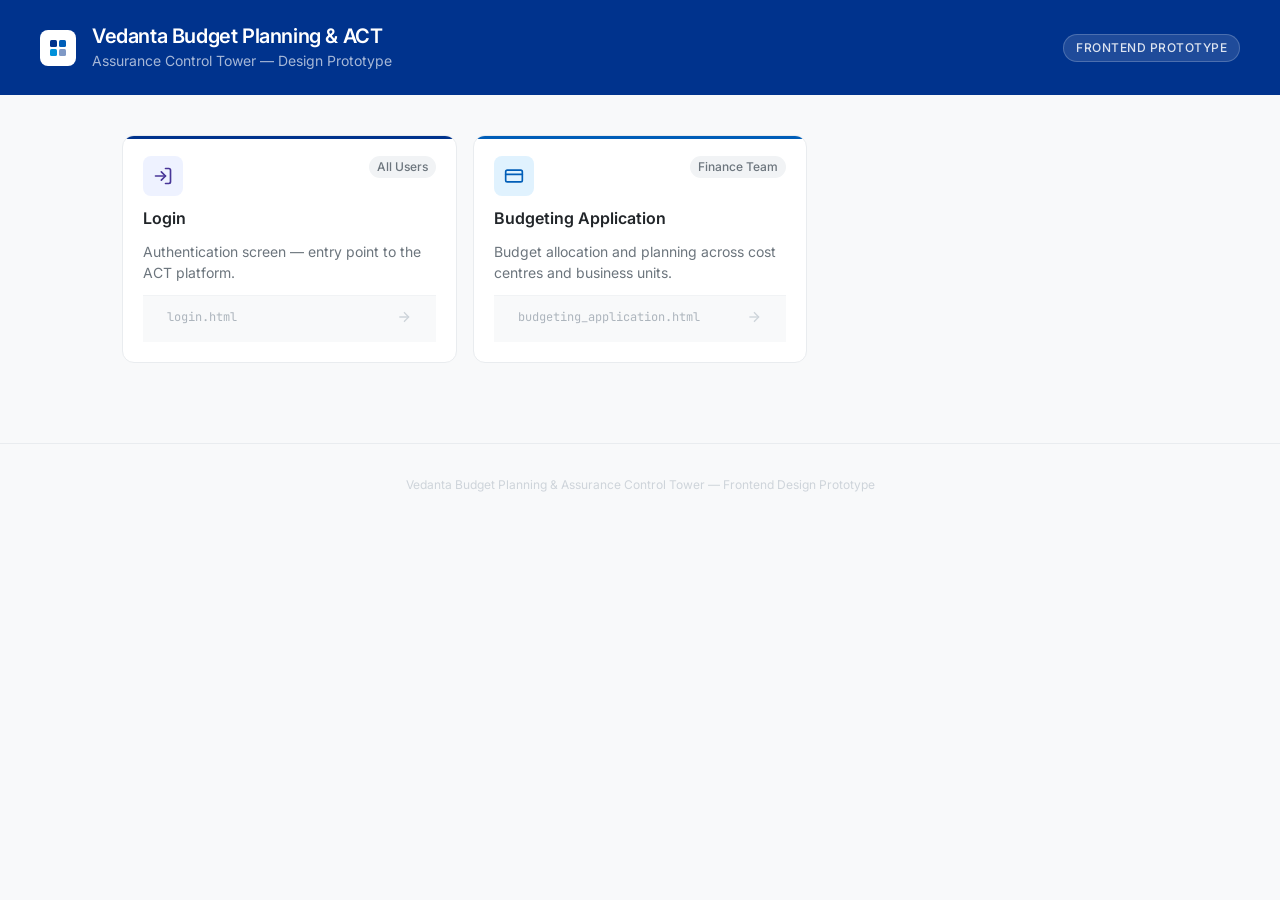
==== commit 785f78b5: "Added vercel changes 2" ====
--- a/index.html
+++ b/index.html
@@ -224,8 +224,6 @@
 
   <main class="main">
 
-    <!-- Primary Screens -->
-    <p class="section-label">Application Screens</p>
     <div class="screen-grid">
 
       <a href="screens/login.html" class="screen-card" style="--card-accent:#00338D; --icon-bg:#EEF2FF; --icon-color:#483698;">
@@ -245,108 +243,6 @@
         </div>
       </a>
 
-      <a href="screens/dashboard.html" class="screen-card" style="--card-accent:#00338D; --icon-bg:#E0F2FE; --icon-color:#0091DA;">
-        <div class="card-top">
-          <div class="card-icon">
-            <svg width="20" height="20" viewBox="0 0 24 24" fill="none" stroke="currentColor" stroke-width="2" stroke-linecap="round" stroke-linejoin="round">
-              <rect x="3" y="3" width="7" height="7"/><rect x="14" y="3" width="7" height="7"/><rect x="14" y="14" width="7" height="7"/><rect x="3" y="14" width="7" height="7"/>
-            </svg>
-          </div>
-          <span class="card-persona">Finance Controller</span>
-        </div>
-        <div class="card-title">Dashboard</div>
-        <div class="card-desc">Executive KPI overview — budget utilisation, pending approvals, spend velocity.</div>
-        <div class="card-footer">
-          <span class="card-filename">dashboard.html</span>
-          <svg class="card-arrow" width="16" height="16" viewBox="0 0 24 24" fill="none" stroke="currentColor" stroke-width="2"><line x1="5" y1="12" x2="19" y2="12"/><polyline points="12 5 19 12 12 19"/></svg>
-        </div>
-      </a>
-
-      <a href="screens/request-form.html" class="screen-card" style="--card-accent:#005EB8; --icon-bg:#E6F4EE; --icon-color:#006B3C;">
-        <div class="card-top">
-          <div class="card-icon">
-            <svg width="20" height="20" viewBox="0 0 24 24" fill="none" stroke="currentColor" stroke-width="2" stroke-linecap="round" stroke-linejoin="round">
-              <path d="M14 2H6a2 2 0 0 0-2 2v16a2 2 0 0 0 2 2h12a2 2 0 0 0 2-2V8z"/><polyline points="14 2 14 8 20 8"/><line x1="12" y1="18" x2="12" y2="12"/><line x1="9" y1="15" x2="15" y2="15"/>
-            </svg>
-          </div>
-          <span class="card-persona">Requestor</span>
-        </div>
-        <div class="card-title">Spend Request Form</div>
-        <div class="card-desc">Raise a new spend request with budget line, vendor, and justification details.</div>
-        <div class="card-footer">
-          <span class="card-filename">request-form.html</span>
-          <svg class="card-arrow" width="16" height="16" viewBox="0 0 24 24" fill="none" stroke="currentColor" stroke-width="2"><line x1="5" y1="12" x2="19" y2="12"/><polyline points="12 5 19 12 12 19"/></svg>
-        </div>
-      </a>
-
-      <a href="screens/validation-panel.html" class="screen-card hero" style="--card-accent:#0091DA; --icon-bg:#E0F2FE; --icon-color:#005EB8;">
-        <div class="card-top">
-          <div class="card-icon">
-            <svg width="20" height="20" viewBox="0 0 24 24" fill="none" stroke="currentColor" stroke-width="2" stroke-linecap="round" stroke-linejoin="round">
-              <path d="M12 22s8-4 8-10V5l-8-3-8 3v7c0 6 8 10 8 10z"/>
-            </svg>
-          </div>
-          <span class="card-persona">ACT Engine</span>
-        </div>
-        <div class="card-title">Validation Panel ✦ Hero</div>
-        <div class="card-desc">ACT validation score, policy checks, AI recommendation, and What-If simulator.</div>
-        <div class="card-footer">
-          <span class="card-filename">validation-panel.html</span>
-          <svg class="card-arrow" width="16" height="16" viewBox="0 0 24 24" fill="none" stroke="currentColor" stroke-width="2"><line x1="5" y1="12" x2="19" y2="12"/><polyline points="12 5 19 12 12 19"/></svg>
-        </div>
-      </a>
-
-      <a href="screens/approval-queue.html" class="screen-card" style="--card-accent:#B45309; --icon-bg:#FEF3C7; --icon-color:#B45309;">
-        <div class="card-top">
-          <div class="card-icon">
-            <svg width="20" height="20" viewBox="0 0 24 24" fill="none" stroke="currentColor" stroke-width="2" stroke-linecap="round" stroke-linejoin="round">
-              <polyline points="9 11 12 14 22 4"/><path d="M21 12v7a2 2 0 0 1-2 2H5a2 2 0 0 1-2-2V5a2 2 0 0 1 2-2h11"/>
-            </svg>
-          </div>
-          <span class="card-persona">Approver</span>
-        </div>
-        <div class="card-title">Approval Queue</div>
-        <div class="card-desc">Pending spend requests — review ACT scores, approve or reject with comments.</div>
-        <div class="card-footer">
-          <span class="card-filename">approval-queue.html</span>
-          <svg class="card-arrow" width="16" height="16" viewBox="0 0 24 24" fill="none" stroke="currentColor" stroke-width="2"><line x1="5" y1="12" x2="19" y2="12"/><polyline points="12 5 19 12 12 19"/></svg>
-        </div>
-      </a>
-
-      <a href="screens/analytics-dashboard.html" class="screen-card" style="--card-accent:#483698; --icon-bg:#EEF2FF; --icon-color:#483698;">
-        <div class="card-top">
-          <div class="card-icon">
-            <svg width="20" height="20" viewBox="0 0 24 24" fill="none" stroke="currentColor" stroke-width="2" stroke-linecap="round" stroke-linejoin="round">
-              <line x1="18" y1="20" x2="18" y2="10"/><line x1="12" y1="20" x2="12" y2="4"/><line x1="6" y1="20" x2="6" y2="14"/>
-            </svg>
-          </div>
-          <span class="card-persona">Leadership</span>
-        </div>
-        <div class="card-title">Analytics Dashboard</div>
-        <div class="card-desc">Eval 360 — spend patterns, cost centre breakdown, trend analysis.</div>
-        <div class="card-footer">
-          <span class="card-filename">analytics-dashboard.html</span>
-          <svg class="card-arrow" width="16" height="16" viewBox="0 0 24 24" fill="none" stroke="currentColor" stroke-width="2"><line x1="5" y1="12" x2="19" y2="12"/><polyline points="12 5 19 12 12 19"/></svg>
-        </div>
-      </a>
-
-      <a href="screens/audit-logs.html" class="screen-card" style="--card-accent:#00A3A1; --icon-bg:#E6FAFA; --icon-color:#00A3A1;">
-        <div class="card-top">
-          <div class="card-icon">
-            <svg width="20" height="20" viewBox="0 0 24 24" fill="none" stroke="currentColor" stroke-width="2" stroke-linecap="round" stroke-linejoin="round">
-              <path d="M14 2H6a2 2 0 0 0-2 2v16a2 2 0 0 0 2 2h12a2 2 0 0 0 2-2V8z"/><polyline points="14 2 14 8 20 8"/><line x1="16" y1="13" x2="8" y2="13"/><line x1="16" y1="17" x2="8" y2="17"/><polyline points="10 9 9 9 8 9"/>
-            </svg>
-          </div>
-          <span class="card-persona">Auditor</span>
-        </div>
-        <div class="card-title">Audit Logs</div>
-        <div class="card-desc">Immutable audit timeline — every action, timestamp, and evidence attachment.</div>
-        <div class="card-footer">
-          <span class="card-filename">audit-logs.html</span>
-          <svg class="card-arrow" width="16" height="16" viewBox="0 0 24 24" fill="none" stroke="currentColor" stroke-width="2"><line x1="5" y1="12" x2="19" y2="12"/><polyline points="12 5 19 12 12 19"/></svg>
-        </div>
-      </a>
-
       <a href="screens/budgeting_application.html" class="screen-card" style="--card-accent:#005EB8; --icon-bg:#E0F2FE; --icon-color:#005EB8;">
         <div class="card-top">
           <div class="card-icon">
@@ -366,46 +262,6 @@
 
     </div>
 
-    <!-- Reference Screens -->
-    <p class="section-label">Reference &amp; Design System</p>
-    <div class="screen-grid">
-
-      <a href="screens/app-shell.html" class="screen-card" style="--card-accent:#ADB5BD; --icon-bg:#F1F3F5; --icon-color:#6C757D;">
-        <div class="card-top">
-          <div class="card-icon">
-            <svg width="20" height="20" viewBox="0 0 24 24" fill="none" stroke="currentColor" stroke-width="2" stroke-linecap="round" stroke-linejoin="round">
-              <rect x="3" y="3" width="18" height="18" rx="2"/><line x1="9" y1="3" x2="9" y2="21"/><line x1="3" y1="9" x2="9" y2="9"/>
-            </svg>
-          </div>
-          <span class="card-persona">Reference</span>
-        </div>
-        <div class="card-title">App Shell</div>
-        <div class="card-desc">Shared layout reference — sidebar, top header, and content area structure.</div>
-        <div class="card-footer">
-          <span class="card-filename">app-shell.html</span>
-          <svg class="card-arrow" width="16" height="16" viewBox="0 0 24 24" fill="none" stroke="currentColor" stroke-width="2"><line x1="5" y1="12" x2="19" y2="12"/><polyline points="12 5 19 12 12 19"/></svg>
-        </div>
-      </a>
-
-      <a href="screens/design-system-preview.html" class="screen-card" style="--card-accent:#ADB5BD; --icon-bg:#F1F3F5; --icon-color:#6C757D;">
-        <div class="card-top">
-          <div class="card-icon">
-            <svg width="20" height="20" viewBox="0 0 24 24" fill="none" stroke="currentColor" stroke-width="2" stroke-linecap="round" stroke-linejoin="round">
-              <circle cx="12" cy="12" r="10"/><circle cx="12" cy="12" r="4"/><line x1="4.93" y1="4.93" x2="9.17" y2="9.17"/><line x1="14.83" y1="14.83" x2="19.07" y2="19.07"/><line x1="14.83" y1="9.17" x2="19.07" y2="4.93"/><line x1="14.83" y1="9.17" x2="18.36" y2="5.64"/><line x1="4.93" y1="19.07" x2="9.17" y2="14.83"/>
-            </svg>
-          </div>
-          <span class="card-persona">Reference</span>
-        </div>
-        <div class="card-title">Design System Preview</div>
-        <div class="card-desc">Living style guide — colors, typography, components, and spacing tokens.</div>
-        <div class="card-footer">
-          <span class="card-filename">design-system-preview.html</span>
-          <svg class="card-arrow" width="16" height="16" viewBox="0 0 24 24" fill="none" stroke="currentColor" stroke-width="2"><line x1="5" y1="12" x2="19" y2="12"/><polyline points="12 5 19 12 12 19"/></svg>
-        </div>
-      </a>
-
-    </div>
-
   </main>
 
   <footer class="site-footer">
